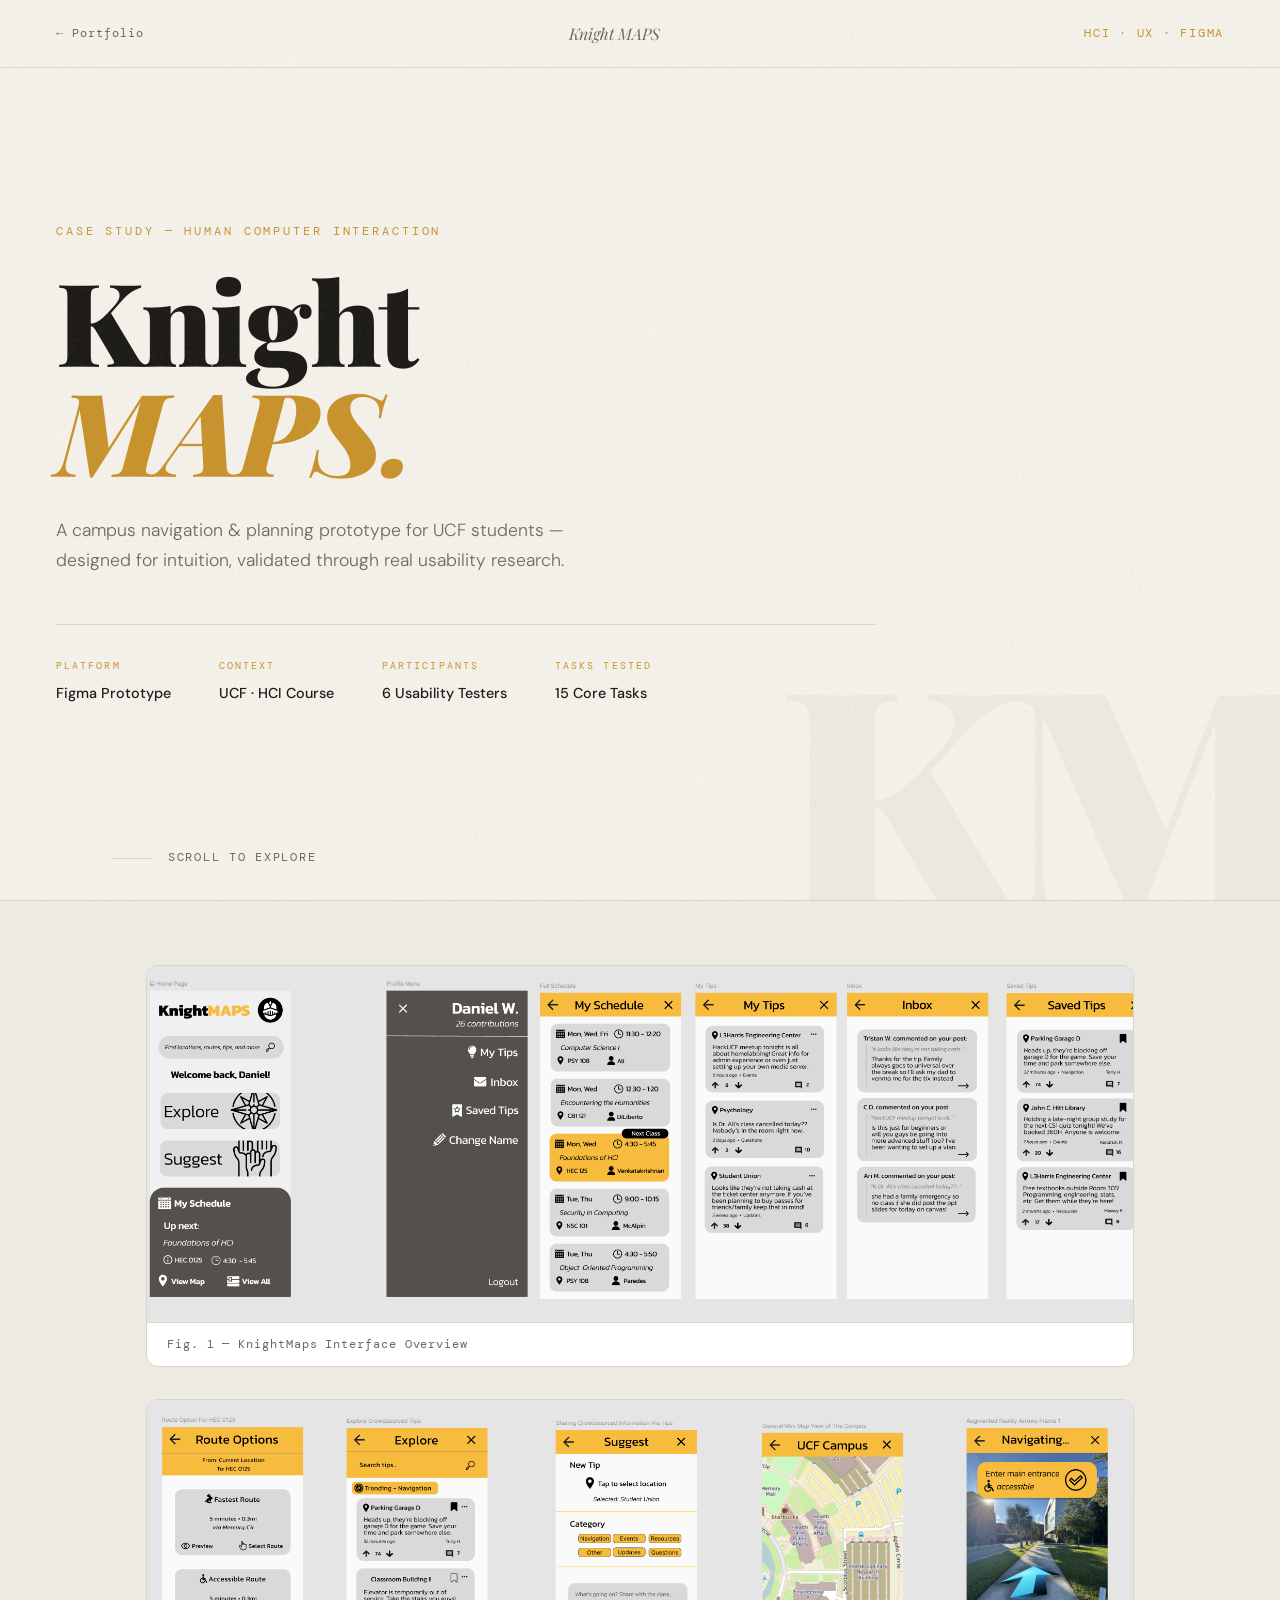
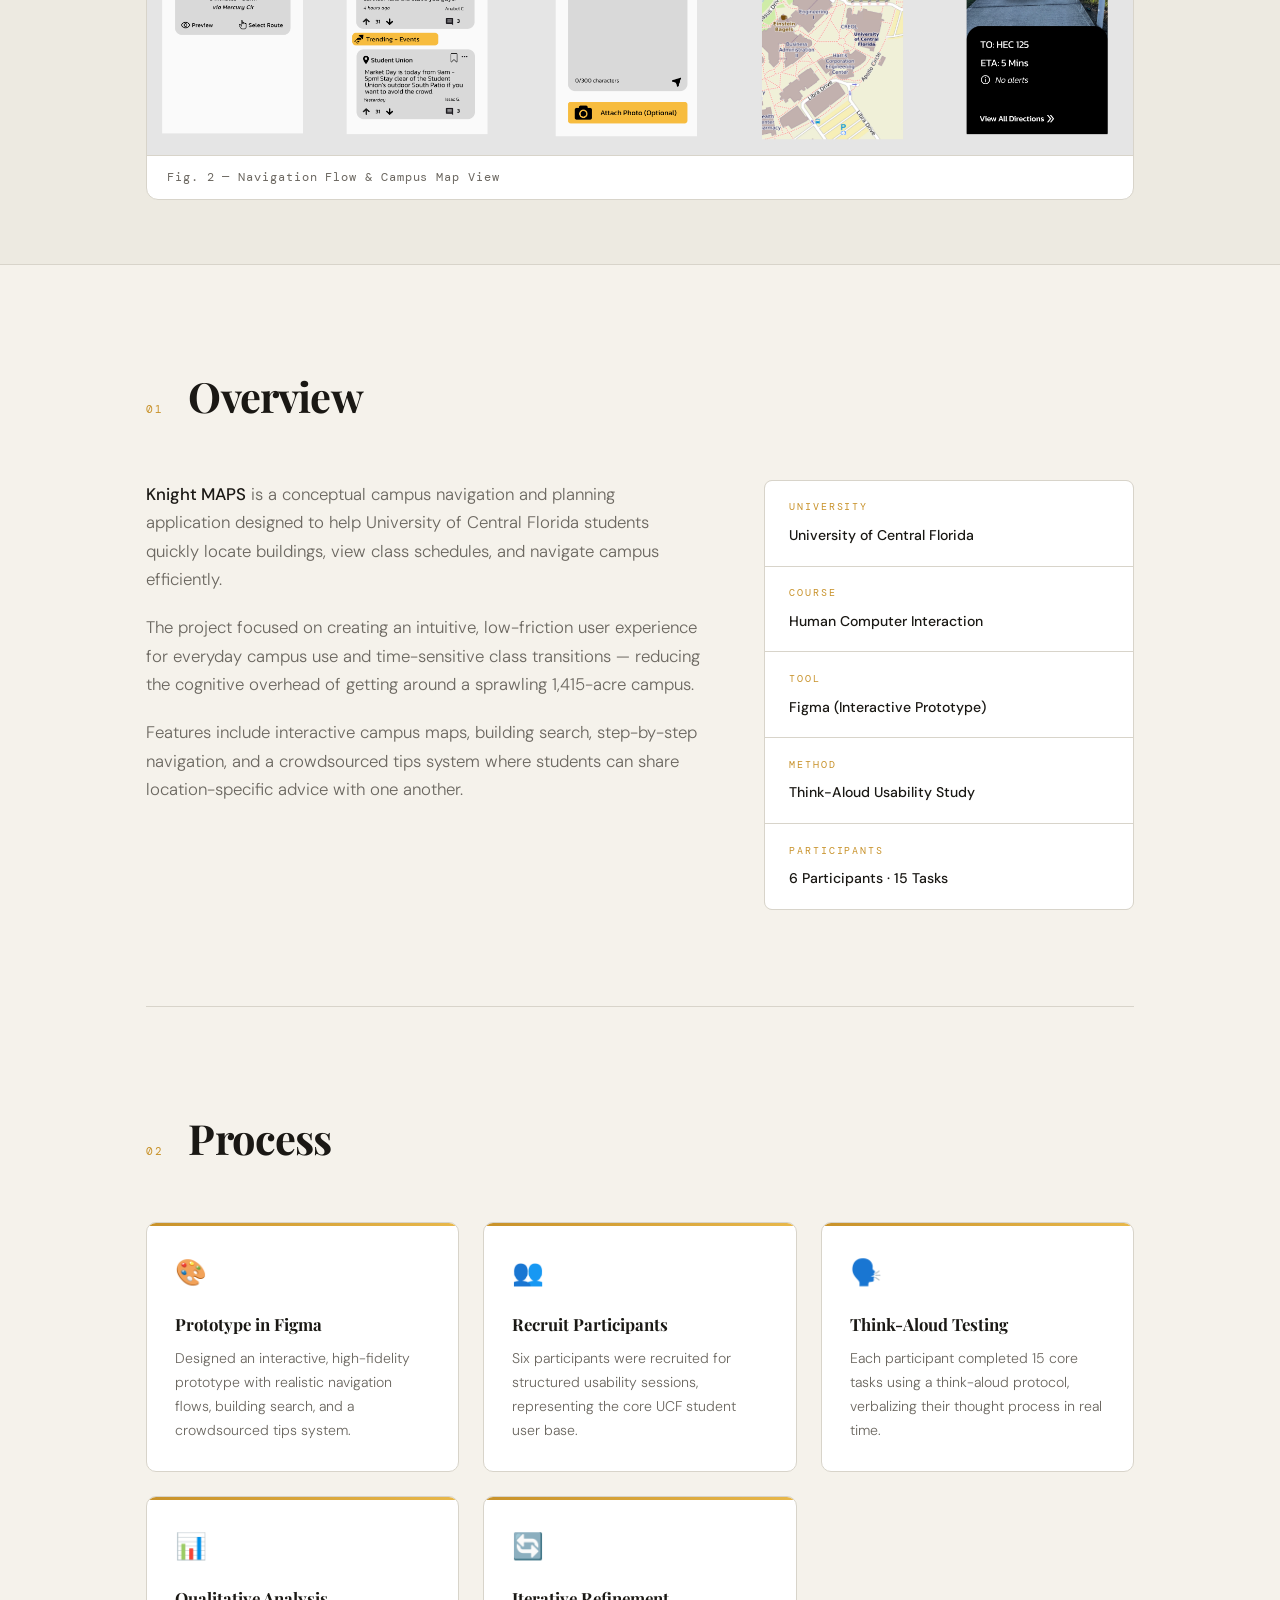
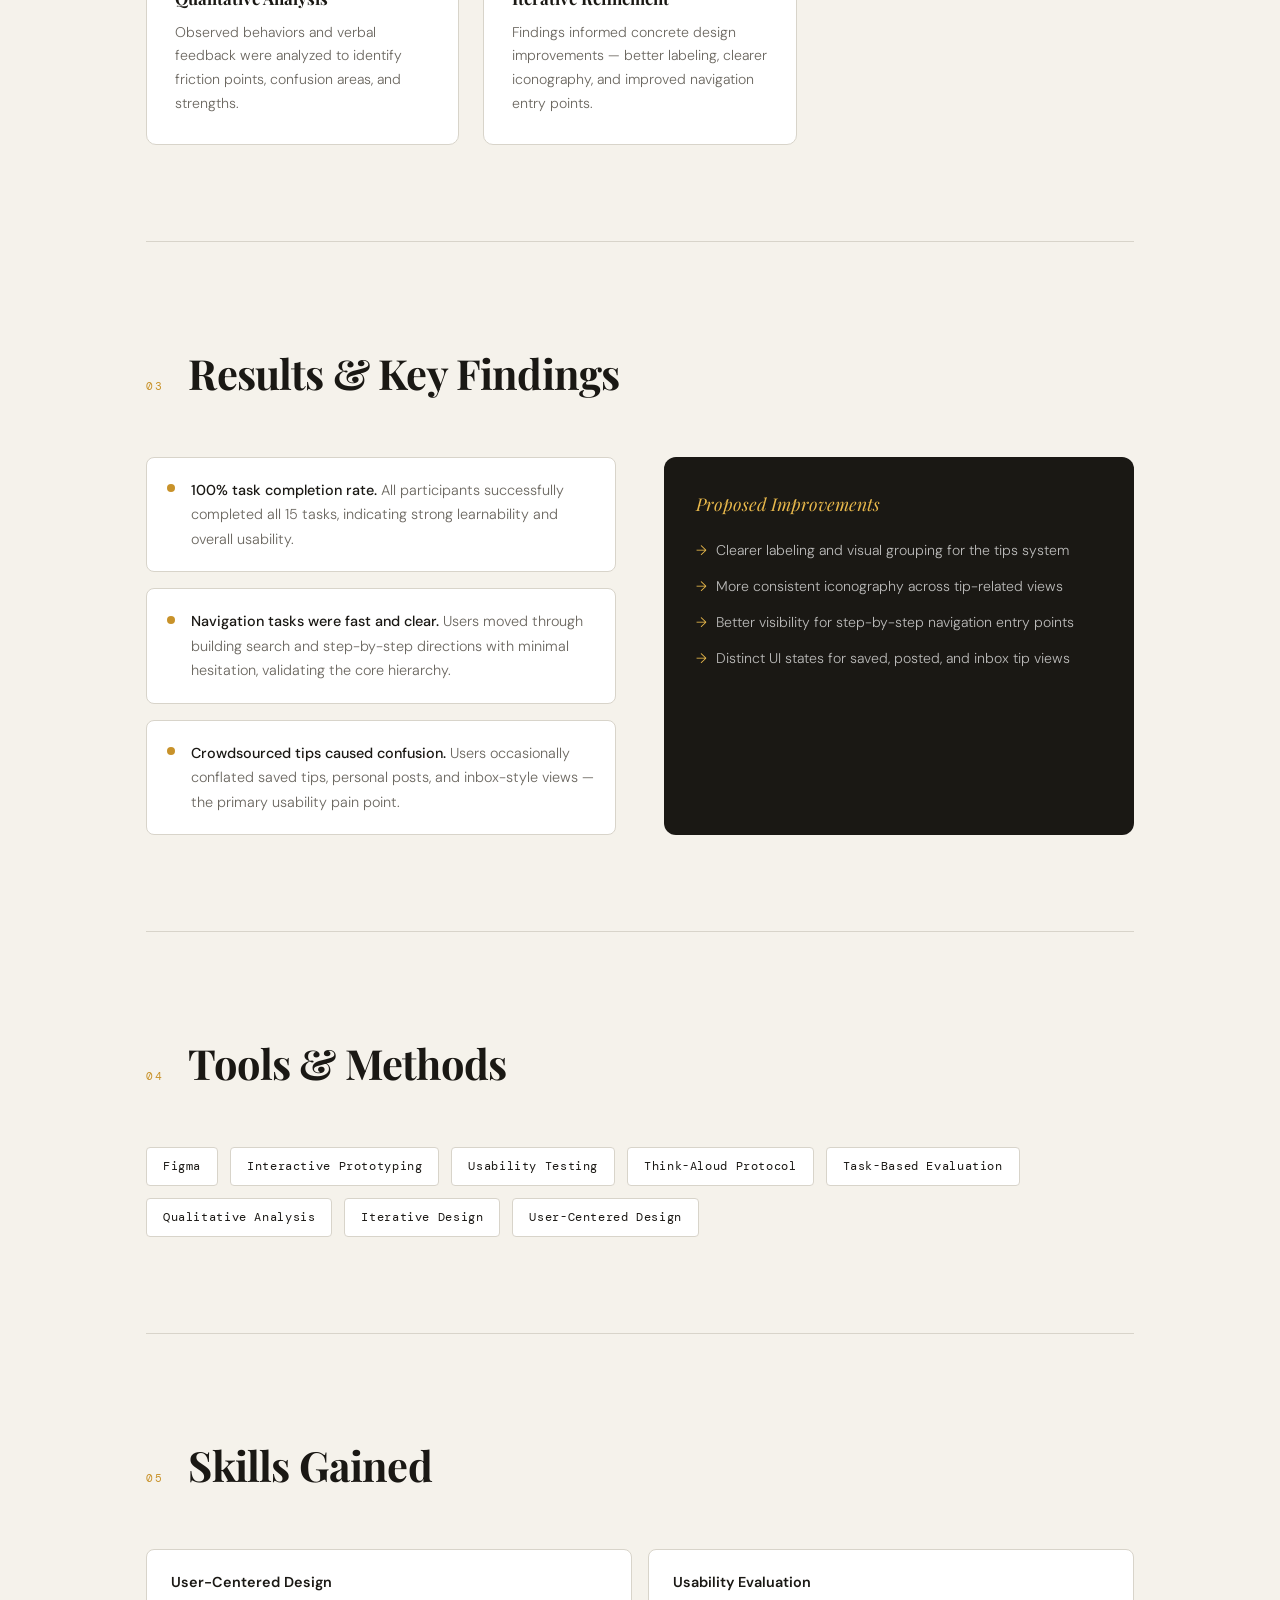
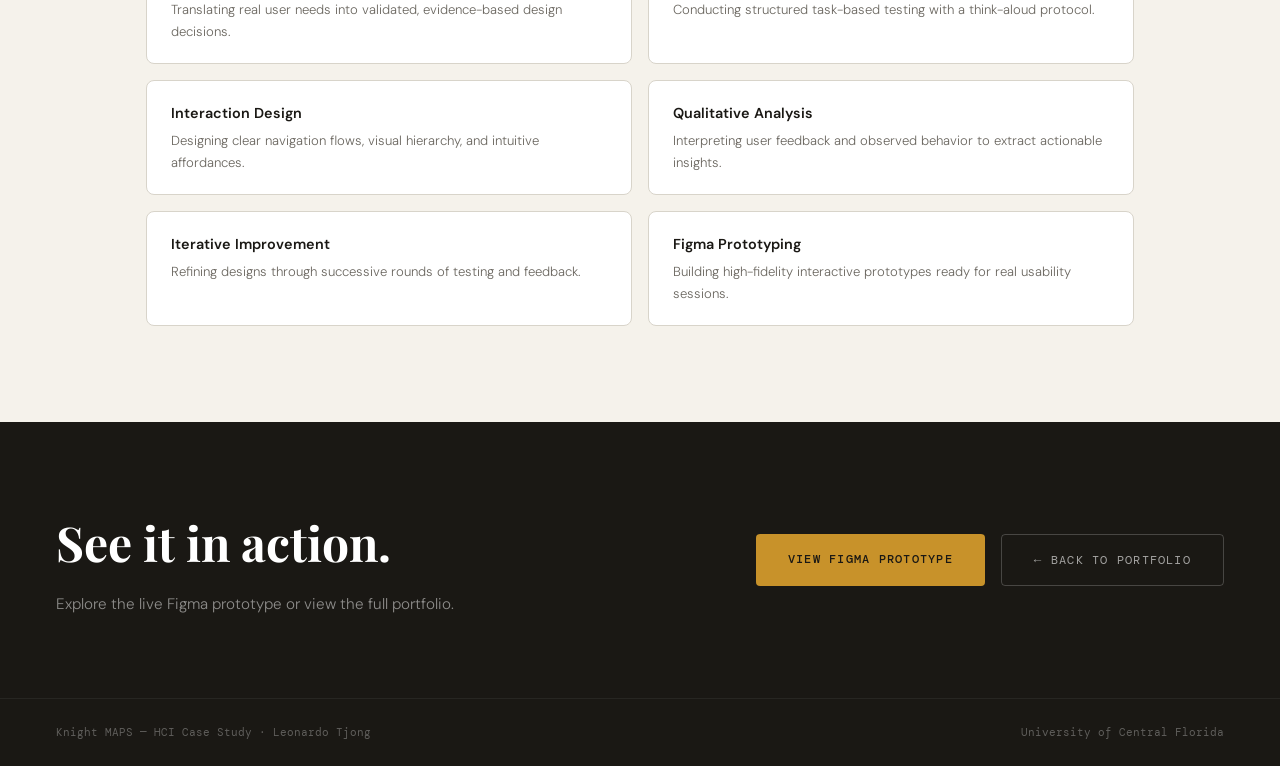
==== Portfolio/KnightMaps.html @ 85983536 "Add files via upload" ====
<!DOCTYPE html>
<html lang="en">
<head>
  <meta charset="UTF-8"/>
  <meta name="viewport" content="width=device-width, initial-scale=1.0"/>
  <title>Knight MAPS — Case Study</title>
  <link href="https://fonts.googleapis.com/css2?family=Playfair+Display:ital,wght@0,700;0,900;1,700&family=DM+Sans:wght@300;400;500&family=DM+Mono:wght@400;500&display=swap" rel="stylesheet"/>
  <link rel="stylesheet" href="knightmaps.css"/>
</head>
<body>

  <!-- NAV -->
  <nav>
    <a href="portfolio.html" class="nav-back">Portfolio</a>
    <span class="nav-title">Knight MAPS</span>
    <span class="nav-tag">HCI · UX · Figma</span>
  </nav>

  <!-- HERO -->
  <div class="hero">
    <div class="hero-content">
      <p class="hero-eyebrow">Case Study — Human Computer Interaction</p>
      <h1>Knight<br/><em>MAPS.</em></h1>
      <p class="hero-desc">
        A campus navigation &amp; planning prototype for UCF students —
        designed for intuition, validated through real usability research.
      </p>
      <div class="hero-meta">
        <div class="meta-item">
          <span class="label">Platform</span>
          <span class="value">Figma Prototype</span>
        </div>
        <div class="meta-item">
          <span class="label">Context</span>
          <span class="value">UCF · HCI Course</span>
        </div>
        <div class="meta-item">
          <span class="label">Participants</span>
          <span class="value">6 Usability Testers</span>
        </div>
        <div class="meta-item">
          <span class="label">Tasks Tested</span>
          <span class="value">15 Core Tasks</span>
        </div>
      </div>
    </div>
    <div class="hero-bg-text">KM</div>
    <div class="hero-scroll">
      <span class="scroll-line"></span>
      SCROLL TO EXPLORE
    </div>
  </div>

  <!-- IMAGES -->
  <div class="images-section">
    <div class="image-stack">
      <div class="image-frame reveal">
        <img src="Images/KnightMaps.png" alt="KnightMaps Showcase — Screen 1"
             onerror="this.style.display='none'; this.nextElementSibling.style.display='flex';">
        <div class="image-placeholder" style="display:none;">
          <span class="icon">🗺️</span>
          <span class="note">KnightMaps.png — place your screenshot here</span>
        </div>
        <div class="image-caption">Fig. 1 — KnightMaps Interface Overview</div>
      </div>
      <div class="image-frame reveal">
        <img src="Images/KnightMaps2.png" alt="KnightMaps Showcase — Screen 2"
             onerror="this.style.display='none'; this.nextElementSibling.style.display='flex';">
        <div class="image-placeholder" style="display:none;">
          <span class="icon">📍</span>
          <span class="note">KnightMaps2.png — place your screenshot here</span>
        </div>
        <div class="image-caption">Fig. 2 — Navigation Flow &amp; Campus Map View</div>
      </div>
    </div>
  </div>

  <!-- OVERVIEW -->
  <div class="container">
    <section class="section" id="overview">
      <div class="reveal">
        <div class="section-header">
          <span class="section-num">01</span>
          <h2 class="section-title">Overview</h2>
        </div>
        <div class="overview-grid">
          <div class="overview-text">
            <p>
              <strong>Knight MAPS</strong> is a conceptual campus navigation and planning application
              designed to help University of Central Florida students quickly locate buildings,
              view class schedules, and navigate campus efficiently.
            </p>
            <p>
              The project focused on creating an intuitive, low-friction user experience for everyday
              campus use and time-sensitive class transitions — reducing the cognitive overhead of
              getting around a sprawling 1,415-acre campus.
            </p>
            <p>
              Features include interactive campus maps, building search, step-by-step navigation,
              and a crowdsourced tips system where students can share location-specific advice
              with one another.
            </p>
          </div>
          <div class="overview-aside">
            <div class="aside-row">
              <span class="alabel">University</span>
              <span class="avalue">University of Central Florida</span>
            </div>
            <div class="aside-row">
              <span class="alabel">Course</span>
              <span class="avalue">Human Computer Interaction</span>
            </div>
            <div class="aside-row">
              <span class="alabel">Tool</span>
              <span class="avalue">Figma (Interactive Prototype)</span>
            </div>
            <div class="aside-row">
              <span class="alabel">Method</span>
              <span class="avalue">Think-Aloud Usability Study</span>
            </div>
            <div class="aside-row">
              <span class="alabel">Participants</span>
              <span class="avalue">6 Participants · 15 Tasks</span>
            </div>
          </div>
        </div>
      </div>
    </section>

    <!-- PROCESS -->
    <section class="section" id="process">
      <div class="reveal">
        <div class="section-header">
          <span class="section-num">02</span>
          <h2 class="section-title">Process</h2>
        </div>
        <div class="process-steps">
          <div class="step-card">
            <div class="step-icon">🎨</div>
            <div class="step-title">Prototype in Figma</div>
            <div class="step-desc">Designed an interactive, high-fidelity prototype with realistic navigation flows, building search, and a crowdsourced tips system.</div>
          </div>
          <div class="step-card">
            <div class="step-icon">👥</div>
            <div class="step-title">Recruit Participants</div>
            <div class="step-desc">Six participants were recruited for structured usability sessions, representing the core UCF student user base.</div>
          </div>
          <div class="step-card">
            <div class="step-icon">🗣️</div>
            <div class="step-title">Think-Aloud Testing</div>
            <div class="step-desc">Each participant completed 15 core tasks using a think-aloud protocol, verbalizing their thought process in real time.</div>
          </div>
          <div class="step-card">
            <div class="step-icon">📊</div>
            <div class="step-title">Qualitative Analysis</div>
            <div class="step-desc">Observed behaviors and verbal feedback were analyzed to identify friction points, confusion areas, and strengths.</div>
          </div>
          <div class="step-card">
            <div class="step-icon">🔄</div>
            <div class="step-title">Iterative Refinement</div>
            <div class="step-desc">Findings informed concrete design improvements — better labeling, clearer iconography, and improved navigation entry points.</div>
          </div>
        </div>
      </div>
    </section>

    <!-- RESULTS -->
    <section class="section" id="results">
      <div class="reveal">
        <div class="section-header">
          <span class="section-num">03</span>
          <h2 class="section-title">Results &amp; Key Findings</h2>
        </div>
        <div class="results-layout">
          <div class="results-findings">
            <div class="finding-item">
              <div class="finding-dot"></div>
              <p class="finding-text">
                <strong>100% task completion rate.</strong> All participants successfully completed
                all 15 tasks, indicating strong learnability and overall usability.
              </p>
            </div>
            <div class="finding-item">
              <div class="finding-dot"></div>
              <p class="finding-text">
                <strong>Navigation tasks were fast and clear.</strong> Users moved through building
                search and step-by-step directions with minimal hesitation, validating the core hierarchy.
              </p>
            </div>
            <div class="finding-item">
              <div class="finding-dot"></div>
              <p class="finding-text">
                <strong>Crowdsourced tips caused confusion.</strong> Users occasionally conflated saved
                tips, personal posts, and inbox-style views — the primary usability pain point.
              </p>
            </div>
          </div>
          <div class="results-improvements">
            <div class="improvements-title">Proposed Improvements</div>
            <ul class="improvement-list">
              <li>Clearer labeling and visual grouping for the tips system</li>
              <li>More consistent iconography across tip-related views</li>
              <li>Better visibility for step-by-step navigation entry points</li>
              <li>Distinct UI states for saved, posted, and inbox tip views</li>
            </ul>
          </div>
        </div>
      </div>
    </section>

    <!-- TOOLS -->
    <section class="section" id="tools">
      <div class="reveal">
        <div class="section-header">
          <span class="section-num">04</span>
          <h2 class="section-title">Tools &amp; Methods</h2>
        </div>
        <div class="tools-wrap">
          <span class="tool-chip">Figma</span>
          <span class="tool-chip">Interactive Prototyping</span>
          <span class="tool-chip">Usability Testing</span>
          <span class="tool-chip">Think-Aloud Protocol</span>
          <span class="tool-chip">Task-Based Evaluation</span>
          <span class="tool-chip">Qualitative Analysis</span>
          <span class="tool-chip">Iterative Design</span>
          <span class="tool-chip">User-Centered Design</span>
        </div>
      </div>
    </section>

    <!-- SKILLS GAINED -->
    <section class="section" id="skills">
      <div class="reveal">
        <div class="section-header">
          <span class="section-num">05</span>
          <h2 class="section-title">Skills Gained</h2>
        </div>
        <div class="skills-list">
          <div class="skill-item">
            <div class="skill-item-name">User-Centered Design</div>
            <div class="skill-item-desc">Translating real user needs into validated, evidence-based design decisions.</div>
          </div>
          <div class="skill-item">
            <div class="skill-item-name">Usability Evaluation</div>
            <div class="skill-item-desc">Conducting structured task-based testing with a think-aloud protocol.</div>
          </div>
          <div class="skill-item">
            <div class="skill-item-name">Interaction Design</div>
            <div class="skill-item-desc">Designing clear navigation flows, visual hierarchy, and intuitive affordances.</div>
          </div>
          <div class="skill-item">
            <div class="skill-item-name">Qualitative Analysis</div>
            <div class="skill-item-desc">Interpreting user feedback and observed behavior to extract actionable insights.</div>
          </div>
          <div class="skill-item">
            <div class="skill-item-name">Iterative Improvement</div>
            <div class="skill-item-desc">Refining designs through successive rounds of testing and feedback.</div>
          </div>
          <div class="skill-item">
            <div class="skill-item-name">Figma Prototyping</div>
            <div class="skill-item-desc">Building high-fidelity interactive prototypes ready for real usability sessions.</div>
          </div>
        </div>
      </div>
    </section>
  </div>

  <!-- CTA -->
  <div class="cta-section">
    <div class="cta-text">
      <h2>See it in action.</h2>
      <p>Explore the live Figma prototype or view the full portfolio.</p>
    </div>
    <div class="cta-buttons">
      <a class="btn btn-gold"
         href="https://www.figma.com/proto/OmRlPG6xDp14msOdBNspzh/le559549-s-team-library?node-id=3382-2&p=f&t=xZesngO5Kwn3CgIG-0&scaling=scale-down&content-scaling=fixed&page-id=0%3A1&starting-point-node-id=3519%3A506"
         target="_blank" rel="noopener">
        View Figma Prototype
      </a>
      <a class="btn btn-ghost" href="portfolio.html">← Back to Portfolio</a>
    </div>
  </div>

  <footer>
    <span>Knight MAPS — HCI Case Study · Leonardo Tjong</span>
    <span>University of Central Florida</span>
  </footer>

  <script>
    const reveals = document.querySelectorAll('.reveal');
    const observer = new IntersectionObserver((entries) => {
      entries.forEach(e => { if (e.isIntersecting) e.target.classList.add('visible'); });
    }, { threshold: 0.08 });
    reveals.forEach(el => observer.observe(el));
  </script>

</body>
</html>
---- Portfolio/knightmaps.css ----
/* ================================================
   knightmaps.css — KnightMaps Case Study Styles
   ================================================ */

/* ── TOKENS ── */
:root {
  --bg:        #f5f2eb;
  --surface:   #edeae1;
  --card:      #ffffff;
  --ink:       #1a1814;
  --ink-muted: #6b6760;
  --gold:      #c8922a;
  --gold-light:#e8b84b;
  --ucf-black: #1a1814;
  --border:    #d8d4ca;
  --serif:     'Playfair Display', Georgia, serif;
  --sans:      'DM Sans', sans-serif;
  --mono:      'DM Mono', monospace;
}

/* ── RESET ── */
*,
*::before,
*::after {
  box-sizing: border-box;
  margin: 0;
  padding: 0;
}

html {
  scroll-behavior: smooth;
}

/* ── BASE ── */
body {
  background:  var(--bg);
  color:       var(--ink);
  font-family: var(--sans);
  line-height: 1.7;
  overflow-x:  hidden;
}

/* ── GRAIN TEXTURE ── */
body::after {
  content: '';
  position: fixed;
  inset: 0;
  background-image: url("data:image/svg+xml,%3Csvg viewBox='0 0 256 256' xmlns='http://www.w3.org/2000/svg'%3E%3Cfilter id='grain'%3E%3CfeTurbulence type='fractalNoise' baseFrequency='0.85' numOctaves='4' stitchTiles='stitch'/%3E%3C/filter%3E%3Crect width='100%25' height='100%25' filter='url(%23grain)' opacity='0.06'/%3E%3C/svg%3E");
  pointer-events: none;
  z-index: 999;
}

/* ── NAV ── */
nav {
  position:        fixed;
  top: 0; left: 0; right: 0;
  z-index:         100;
  display:         flex;
  justify-content: space-between;
  align-items:     center;
  padding:         1.25rem 3.5rem;
  background:      rgba(245, 242, 235, 0.9);
  backdrop-filter: blur(10px);
  border-bottom:   1px solid var(--border);
}

.nav-back {
  font-family:     var(--mono);
  font-size:       0.75rem;
  color:           var(--ink-muted);
  text-decoration: none;
  letter-spacing:  0.08em;
  display:         flex;
  align-items:     center;
  gap:             0.5rem;
  transition:      color 0.2s;
}

.nav-back::before { content: '←'; }
.nav-back:hover   { color: var(--gold); }

.nav-title {
  font-family: var(--serif);
  font-size:   1rem;
  font-style:  italic;
  color:       var(--ink-muted);
}

.nav-tag {
  font-family:    var(--mono);
  font-size:      0.72rem;
  color:          var(--gold);
  letter-spacing: 0.15em;
  text-transform: uppercase;
}

/* ── HERO ── */
.hero {
  min-height:    100vh;
  display:       grid;
  grid-template-rows: 1fr auto;
  padding:       7rem 3.5rem 0;
  position:      relative;
  overflow:      hidden;
}

.hero-content {
  display:        flex;
  flex-direction: column;
  justify-content: center;
  max-width:      820px;
}

.hero-eyebrow {
  font-family:    var(--mono);
  font-size:      0.72rem;
  letter-spacing: 0.25em;
  text-transform: uppercase;
  color:          var(--gold);
  margin-bottom:  1.5rem;
  opacity:        0;
  animation:      slideIn 0.6s 0.1s forwards;
}

.hero h1 {
  font-family:    var(--serif);
  font-size:      clamp(3.5rem, 9vw, 8rem);
  font-weight:    900;
  line-height:    0.95;
  letter-spacing: -0.02em;
  margin-bottom:  2rem;
  opacity:        0;
  animation:      slideIn 0.8s 0.25s forwards;
}

.hero h1 em {
  font-style: italic;
  color:      var(--gold);
}

.hero-desc {
  font-size:   1.1rem;
  color:       var(--ink-muted);
  max-width:   560px;
  font-weight: 300;
  opacity:     0;
  animation:   slideIn 0.8s 0.4s forwards;
}

.hero-meta {
  display:       flex;
  gap:           3rem;
  margin-top:    3rem;
  padding-top:   2rem;
  border-top:    1px solid var(--border);
  opacity:       0;
  animation:     slideIn 0.8s 0.55s forwards;
}

.meta-item .label {
  font-family:    var(--mono);
  font-size:      0.65rem;
  letter-spacing: 0.2em;
  text-transform: uppercase;
  color:          var(--gold);
  display:        block;
  margin-bottom:  0.3rem;
}

.meta-item .value {
  font-size:   0.9rem;
  font-weight: 500;
}

/* Decorative background text */
.hero-bg-text {
  position:      absolute;
  bottom:        -0.15em;
  right:         -0.05em;
  font-family:   var(--serif);
  font-size:     clamp(10rem, 25vw, 22rem);
  font-weight:   900;
  color:         var(--surface);
  line-height:   1;
  pointer-events: none;
  user-select:   none;
  letter-spacing: -0.05em;
}

.hero-scroll {
  padding:        2rem 3.5rem;
  display:        flex;
  align-items:    center;
  gap:            1rem;
  font-family:    var(--mono);
  font-size:      0.72rem;
  color:          var(--ink-muted);
  letter-spacing: 0.15em;
  opacity:        0;
  animation:      fadeIn 1s 1s forwards;
}

.scroll-line {
  width:      40px;
  height:     1px;
  background: var(--border);
}

/* ── LAYOUT ── */
.container {
  max-width: 1100px;
  margin:    0 auto;
  padding:   0 3.5rem;
}

.section {
  padding: 6rem 0;
}

.section + .section {
  border-top: 1px solid var(--border);
}

.section-header {
  display:     flex;
  align-items: baseline;
  gap:         1.5rem;
  margin-bottom: 3rem;
}

.section-num {
  font-family:    var(--mono);
  font-size:      0.7rem;
  color:          var(--gold);
  letter-spacing: 0.2em;
}

.section-title {
  font-family:    var(--serif);
  font-size:      clamp(1.8rem, 3.5vw, 2.6rem);
  font-weight:    700;
  letter-spacing: -0.02em;
}

/* ── OVERVIEW ── */
.overview-grid {
  display:               grid;
  grid-template-columns: 3fr 2fr;
  gap:                   4rem;
  align-items:           start;
}

.overview-text p {
  font-size:     1.05rem;
  color:         var(--ink-muted);
  margin-bottom: 1.2rem;
  font-weight:   300;
}

.overview-text p strong {
  color:       var(--ink);
  font-weight: 500;
}

.overview-aside {
  display:       flex;
  flex-direction: column;
  gap:           1px;
  background:    var(--border);
  border:        1px solid var(--border);
  border-radius: 8px;
  overflow:      hidden;
}

.aside-row {
  background: var(--card);
  padding:    1.1rem 1.5rem;
}

.aside-row .alabel {
  font-family:    var(--mono);
  font-size:      0.65rem;
  letter-spacing: 0.18em;
  text-transform: uppercase;
  color:          var(--gold);
  display:        block;
  margin-bottom:  0.3rem;
}

.aside-row .avalue {
  font-size:   0.88rem;
  font-weight: 500;
}

/* ── IMAGES ── */
.images-section {
  background:    var(--surface);
  border-top:    1px solid var(--border);
  border-bottom: 1px solid var(--border);
  padding:       4rem 0;
}

.image-stack {
  display:        flex;
  flex-direction: column;
  gap:            2rem;
  max-width:      1100px;
  margin:         0 auto;
  padding:        0 3.5rem;
}

.image-frame {
  border-radius: 12px;
  overflow:      hidden;
  border:        1px solid var(--border);
  background:    var(--card);
  position:      relative;
}

.image-frame img {
  width:   100%;
  height:  auto;
  display: block;
}

.image-placeholder {
  width:           100%;
  aspect-ratio:    16 / 7;
  background:      linear-gradient(135deg, #e8e4dc, #d8d2c6);
  display:         flex;
  flex-direction:  column;
  align-items:     center;
  justify-content: center;
  gap:             0.75rem;
}

.image-placeholder .icon {
  font-size: 2.5rem;
  opacity:   0.4;
}

.image-placeholder .note {
  font-family:    var(--mono);
  font-size:      0.75rem;
  color:          var(--ink-muted);
  letter-spacing: 0.1em;
  text-align:     center;
  max-width:      260px;
}

.image-caption {
  padding:        0.75rem 1.25rem;
  font-family:    var(--mono);
  font-size:      0.72rem;
  color:          var(--ink-muted);
  letter-spacing: 0.08em;
  border-top:     1px solid var(--border);
}

/* ── PROCESS ── */
.process-steps {
  display:               grid;
  grid-template-columns: repeat(auto-fill, minmax(260px, 1fr));
  gap:                   1.5rem;
}

.step-card {
  background:    var(--card);
  border:        1px solid var(--border);
  border-radius: 10px;
  padding:       1.75rem;
  position:      relative;
  overflow:      hidden;
  transition:    transform 0.2s, box-shadow 0.2s;
}

.step-card:hover {
  transform:  translateY(-3px);
  box-shadow: 0 12px 32px rgba(0, 0, 0, 0.08);
}

.step-card::before {
  content:    '';
  position:   absolute;
  top: 0; left: 0; right: 0;
  height:     3px;
  background: linear-gradient(90deg, var(--gold), var(--gold-light));
}

.step-icon {
  font-size:     1.6rem;
  margin-bottom: 1rem;
}

.step-title {
  font-family:   var(--serif);
  font-size:     1.05rem;
  font-weight:   700;
  margin-bottom: 0.5rem;
}

.step-desc {
  font-size:   0.88rem;
  color:       var(--ink-muted);
  font-weight: 300;
}

/* ── RESULTS ── */
.results-layout {
  display:               grid;
  grid-template-columns: 1fr 1fr;
  gap:                   3rem;
}

.results-findings {
  display:        flex;
  flex-direction: column;
  gap:            1rem;
}

.finding-item {
  display:     flex;
  gap:         1rem;
  align-items: flex-start;
  padding:     1.25rem;
  background:  var(--card);
  border:      1px solid var(--border);
  border-radius: 8px;
  transition:  border-color 0.2s;
}

.finding-item:hover {
  border-color: var(--gold);
}

.finding-dot {
  width:       8px;
  height:      8px;
  border-radius: 50%;
  background:  var(--gold);
  flex-shrink: 0;
  margin-top:  0.4rem;
}

.finding-text {
  font-size:   0.9rem;
  color:       var(--ink-muted);
  font-weight: 300;
}

.finding-text strong {
  color:       var(--ink);
  font-weight: 500;
}

.results-improvements {
  background:    var(--ucf-black);
  border-radius: 12px;
  padding:       2rem;
  color:         #fff;
}

.improvements-title {
  font-family:   var(--serif);
  font-size:     1.1rem;
  color:         var(--gold-light);
  margin-bottom: 1.25rem;
  font-style:    italic;
}

.improvement-list {
  list-style:     none;
  display:        flex;
  flex-direction: column;
  gap:            0.75rem;
}

.improvement-list li {
  font-size:    0.88rem;
  color:        rgba(255, 255, 255, 0.7);
  padding-left: 1.25rem;
  position:     relative;
  font-weight:  300;
}

.improvement-list li::before {
  content:  '→';
  position: absolute;
  left:     0;
  color:    var(--gold-light);
}

/* ── TOOLS ── */
.tools-wrap {
  display:   flex;
  flex-wrap: wrap;
  gap:       0.75rem;
}

.tool-chip {
  font-family:    var(--mono);
  font-size:      0.78rem;
  padding:        0.5rem 1rem;
  background:     var(--card);
  border:         1px solid var(--border);
  border-radius:  4px;
  color:          var(--ink);
  letter-spacing: 0.05em;
  transition:     border-color 0.2s, color 0.2s;
}

.tool-chip:hover {
  border-color: var(--gold);
  color:        var(--gold);
}

/* ── SKILLS GAINED ── */
.skills-list {
  display:               grid;
  grid-template-columns: 1fr 1fr;
  gap:                   1rem;
}

.skill-item {
  padding:       1.25rem 1.5rem;
  background:    var(--card);
  border:        1px solid var(--border);
  border-radius: 8px;
  transition:    border-color 0.2s, transform 0.2s;
}

.skill-item:hover {
  border-color: var(--gold);
  transform:    translateX(4px);
}

.skill-item-name {
  font-weight:   600;
  font-size:     0.9rem;
  margin-bottom: 0.25rem;
}

.skill-item-desc {
  font-size:   0.82rem;
  color:       var(--ink-muted);
  font-weight: 300;
}

/* ── CTA SECTION ── */
.cta-section {
  background:      var(--ucf-black);
  padding:         5rem 3.5rem;
  display:         flex;
  justify-content: space-between;
  align-items:     center;
  gap:             2rem;
  flex-wrap:       wrap;
}

.cta-text h2 {
  font-family:   var(--serif);
  font-size:     clamp(1.8rem, 4vw, 3rem);
  font-weight:   700;
  color:         #fff;
  margin-bottom: 0.5rem;
}

.cta-text p {
  color:       rgba(255, 255, 255, 0.5);
  font-size:   0.95rem;
  font-weight: 300;
}

.cta-buttons {
  display:   flex;
  gap:       1rem;
  flex-wrap: wrap;
}

/* ── BUTTONS ── */
.btn {
  font-family:     var(--mono);
  font-size:       0.78rem;
  letter-spacing:  0.1em;
  text-transform:  uppercase;
  padding:         0.9rem 2rem;
  border-radius:   4px;
  text-decoration: none;
  transition:      all 0.2s;
  display:         inline-block;
}

.btn-gold {
  background:  var(--gold);
  color:       var(--ucf-black);
  font-weight: 500;
}

.btn-gold:hover {
  background: var(--gold-light);
  transform:  translateY(-2px);
}

.btn-ghost {
  border: 1px solid rgba(255, 255, 255, 0.2);
  color:  rgba(255, 255, 255, 0.6);
}

.btn-ghost:hover {
  border-color: var(--gold);
  color:        var(--gold);
  transform:    translateY(-2px);
}

/* ── FOOTER ── */
footer {
  background:  var(--ucf-black);
  border-top:  1px solid rgba(255, 255, 255, 0.06);
  padding:     1.5rem 3.5rem;
  display:     flex;
  justify-content: space-between;
  align-items: center;
  font-family: var(--mono);
  font-size:   0.7rem;
  color:       rgba(255, 255, 255, 0.3);
  flex-wrap:   wrap;
  gap:         0.5rem;
}

/* ── SCROLL REVEAL ── */
.reveal {
  opacity:    0;
  transform:  translateY(28px);
  transition: opacity 0.7s ease, transform 0.7s ease;
}

.reveal.visible {
  opacity:   1;
  transform: translateY(0);
}

/* ── ANIMATIONS ── */
@keyframes slideIn {
  from { opacity: 0; transform: translateY(20px); }
  to   { opacity: 1; transform: translateY(0); }
}

@keyframes fadeIn {
  from { opacity: 0; }
  to   { opacity: 1; }
}

/* ── RESPONSIVE ── */
@media (max-width: 768px) {
  nav              { padding: 1rem 1.5rem; }
  .hero            { padding: 6rem 1.5rem 0; }
  .hero-scroll     { padding: 1.5rem; }
  .container       { padding: 0 1.5rem; }
  .image-stack     { padding: 0 1.5rem; }
  .overview-grid,
  .results-layout,
  .skills-list     { grid-template-columns: 1fr; }
  .cta-section     { padding: 3rem 1.5rem; }
  footer           { padding: 1.5rem; }
  .hero-bg-text    { display: none; }
  .hero-meta       { gap: 1.5rem; flex-wrap: wrap; }
}
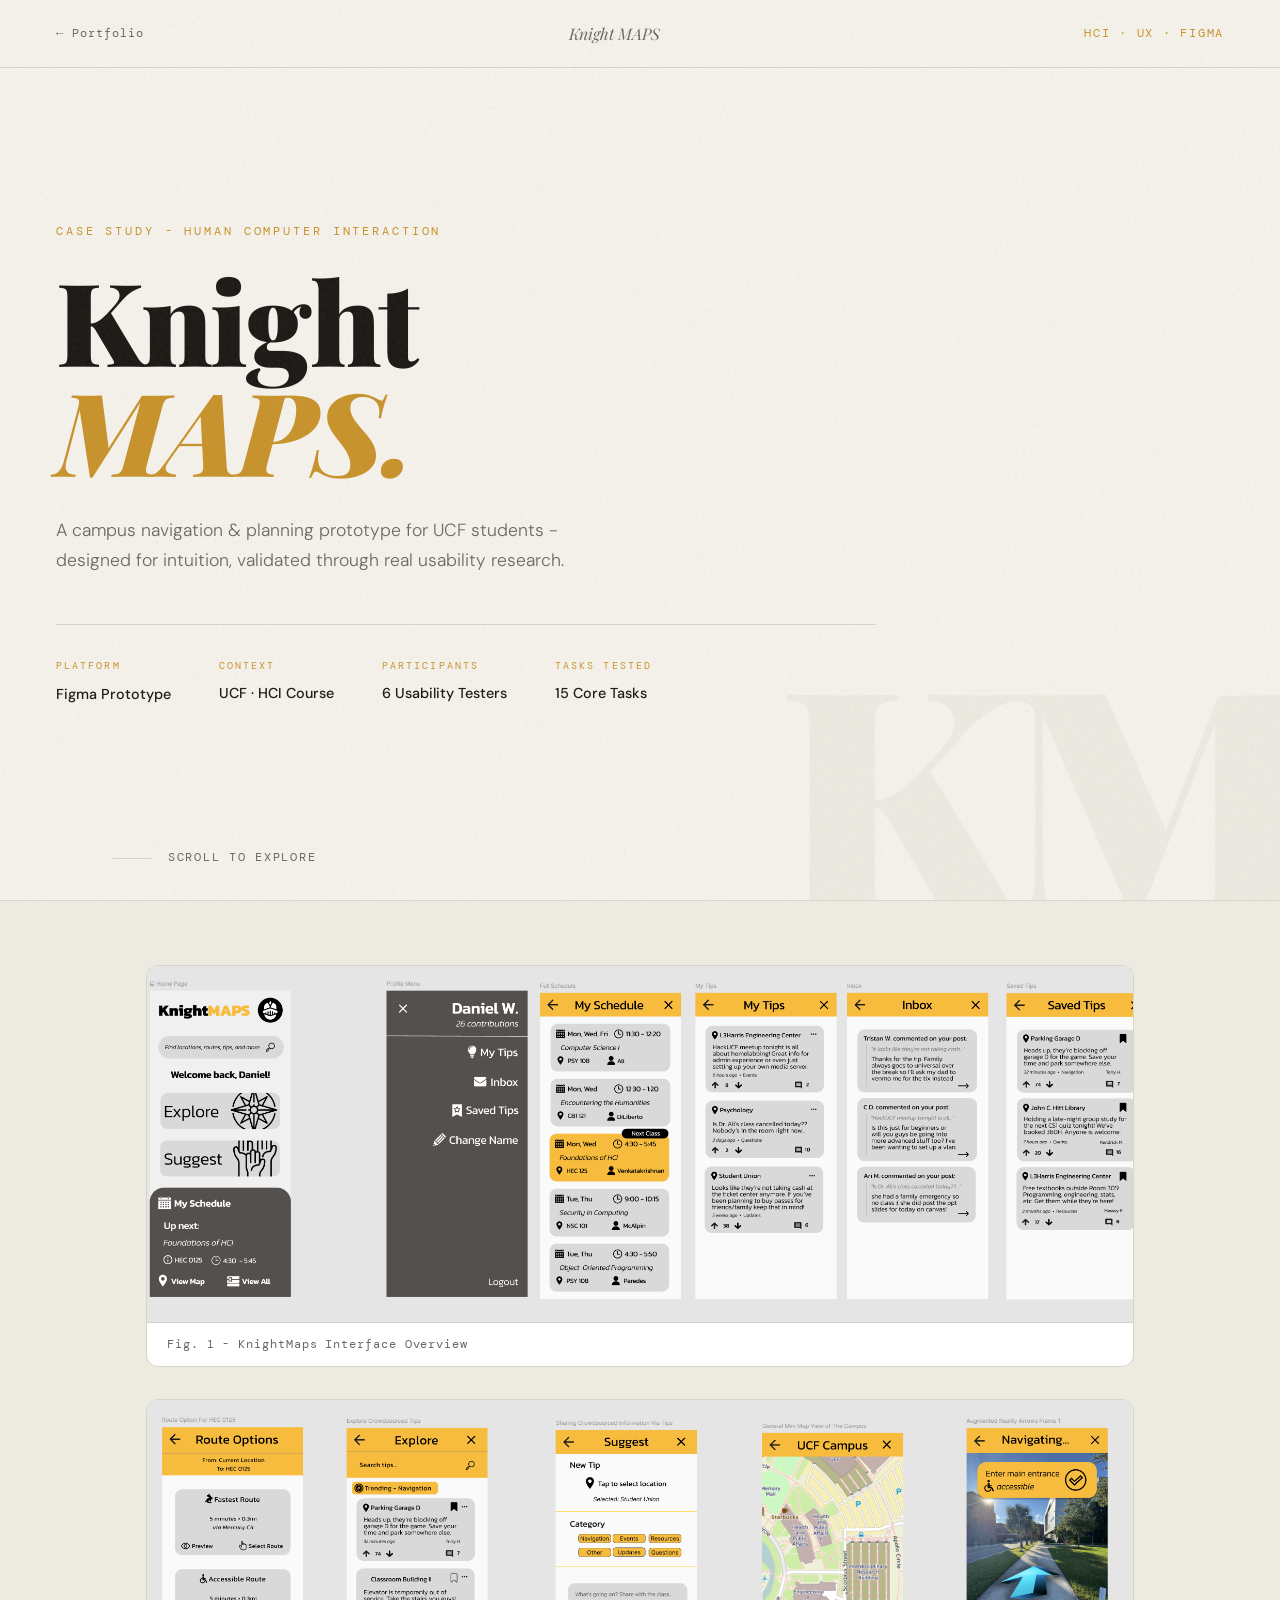
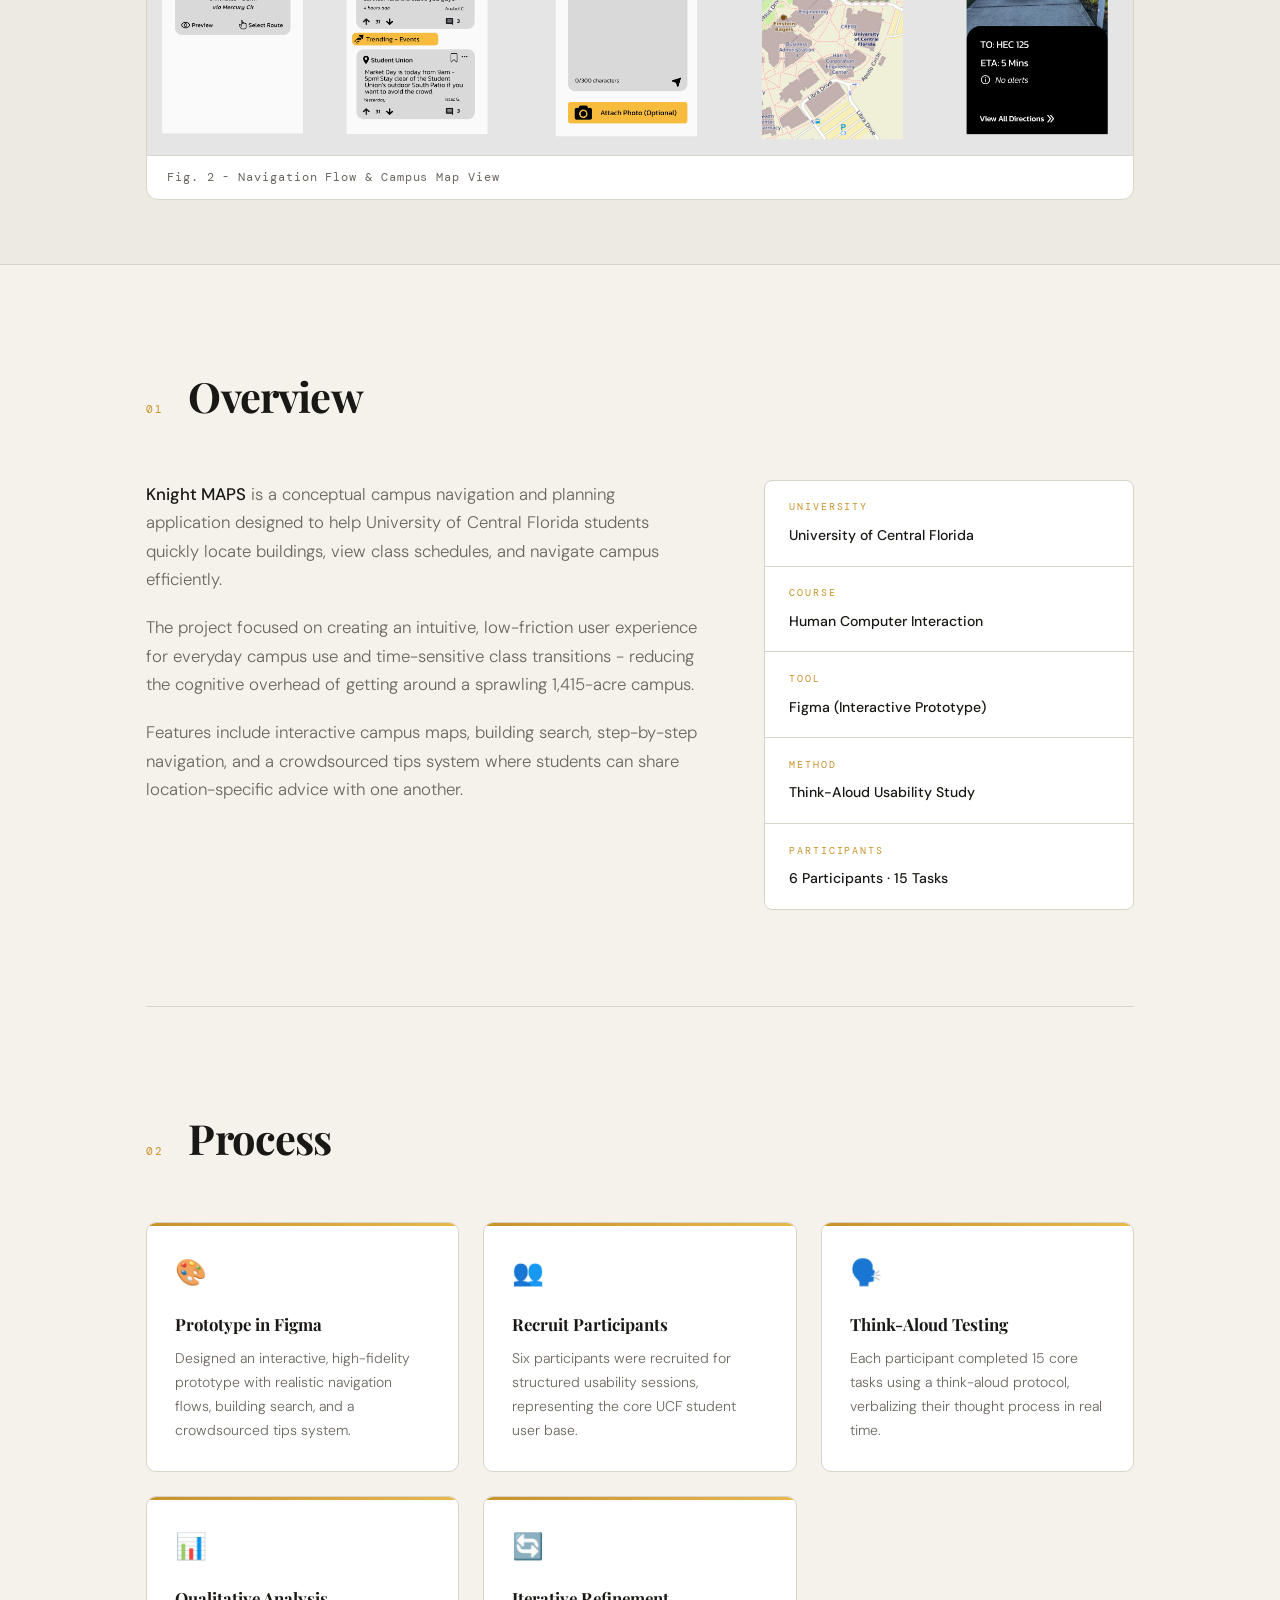
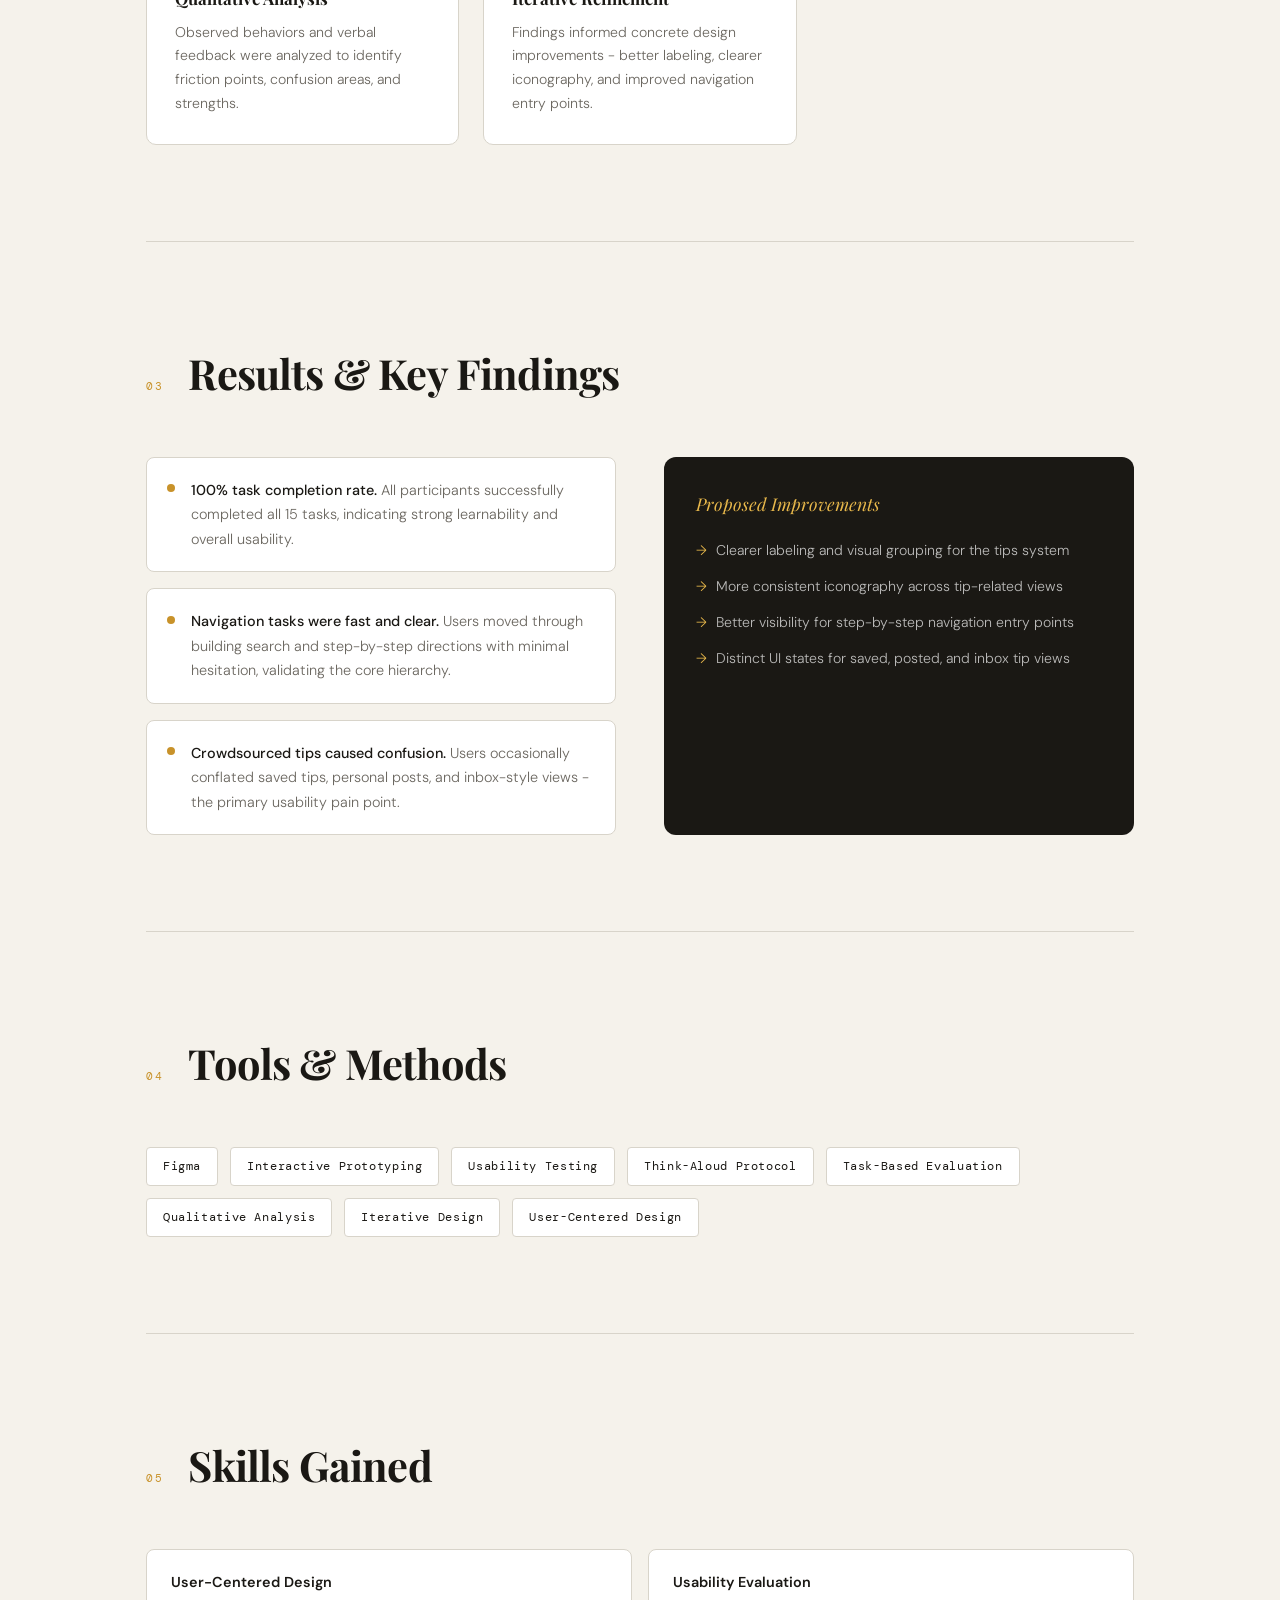
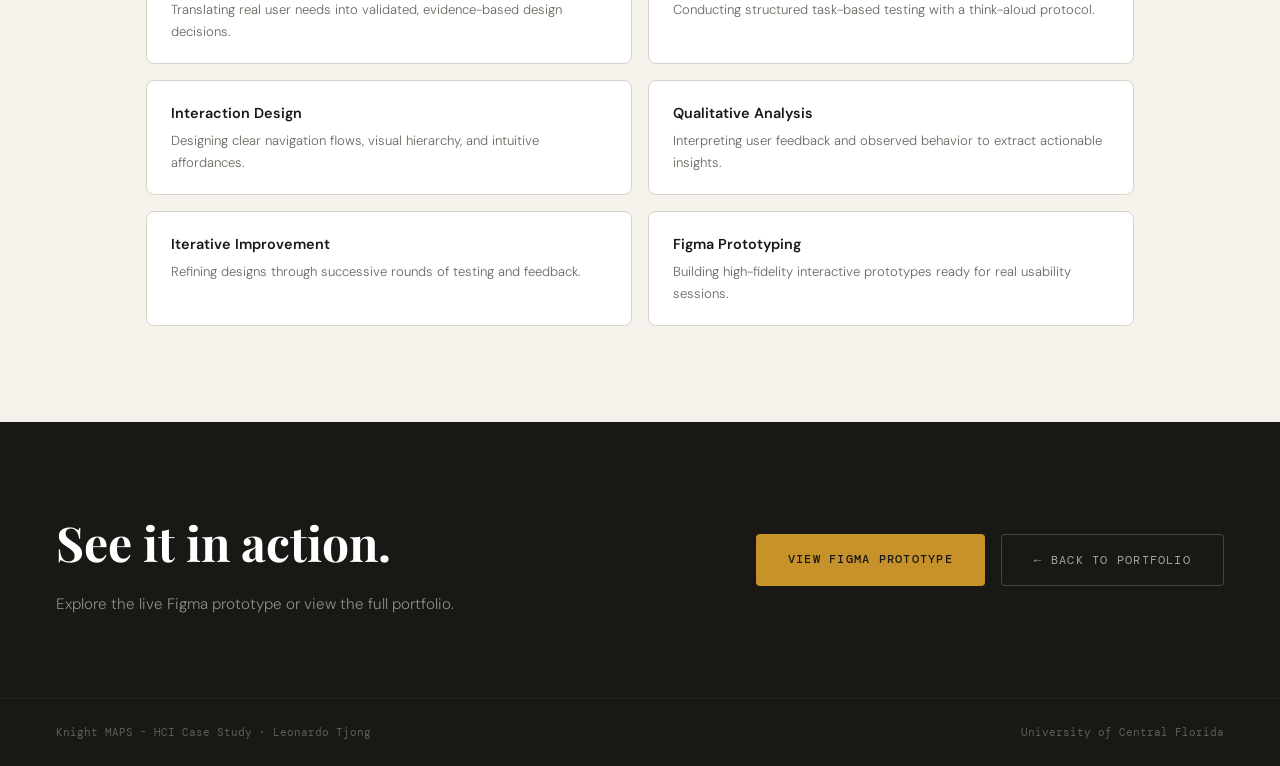
==== commit 70b68e0f: "Fix title and text formatting in KnightMaps.html" ====
--- a/Portfolio/KnightMaps.html
+++ b/Portfolio/KnightMaps.html
@@ -3,7 +3,7 @@
 <head>
   <meta charset="UTF-8"/>
   <meta name="viewport" content="width=device-width, initial-scale=1.0"/>
-  <title>Knight MAPS — Case Study</title>
+  <title>Knight MAPS - Case Study</title>
   <link href="https://fonts.googleapis.com/css2?family=Playfair+Display:ital,wght@0,700;0,900;1,700&family=DM+Sans:wght@300;400;500&family=DM+Mono:wght@400;500&display=swap" rel="stylesheet"/>
   <link rel="stylesheet" href="knightmaps.css"/>
 </head>
@@ -11,7 +11,7 @@
 
   <!-- NAV -->
   <nav>
-    <a href="portfolio.html" class="nav-back">Portfolio</a>
+    <a href="index.html" class="nav-back">Portfolio</a>
     <span class="nav-title">Knight MAPS</span>
     <span class="nav-tag">HCI · UX · Figma</span>
   </nav>
@@ -19,10 +19,10 @@
   <!-- HERO -->
   <div class="hero">
     <div class="hero-content">
-      <p class="hero-eyebrow">Case Study — Human Computer Interaction</p>
+      <p class="hero-eyebrow">Case Study - Human Computer Interaction</p>
       <h1>Knight<br/><em>MAPS.</em></h1>
       <p class="hero-desc">
-        A campus navigation &amp; planning prototype for UCF students —
+        A campus navigation &amp; planning prototype for UCF students -
         designed for intuition, validated through real usability research.
       </p>
       <div class="hero-meta">
@@ -55,22 +55,22 @@
   <div class="images-section">
     <div class="image-stack">
       <div class="image-frame reveal">
-        <img src="Images/KnightMaps.png" alt="KnightMaps Showcase — Screen 1"
+        <img src="Images/KnightMaps.png" alt="KnightMaps Showcase - Screen 1"
              onerror="this.style.display='none'; this.nextElementSibling.style.display='flex';">
         <div class="image-placeholder" style="display:none;">
           <span class="icon">🗺️</span>
-          <span class="note">KnightMaps.png — place your screenshot here</span>
-        </div>
-        <div class="image-caption">Fig. 1 — KnightMaps Interface Overview</div>
+          <span class="note">KnightMaps.png - place your screenshot here</span>
+        </div>
+        <div class="image-caption">Fig. 1 - KnightMaps Interface Overview</div>
       </div>
       <div class="image-frame reveal">
-        <img src="Images/KnightMaps2.png" alt="KnightMaps Showcase — Screen 2"
+        <img src="Images/KnightMaps2.png" alt="KnightMaps Showcase - Screen 2"
              onerror="this.style.display='none'; this.nextElementSibling.style.display='flex';">
         <div class="image-placeholder" style="display:none;">
           <span class="icon">📍</span>
-          <span class="note">KnightMaps2.png — place your screenshot here</span>
-        </div>
-        <div class="image-caption">Fig. 2 — Navigation Flow &amp; Campus Map View</div>
+          <span class="note">KnightMaps2.png - place your screenshot here</span>
+        </div>
+        <div class="image-caption">Fig. 2 - Navigation Flow &amp; Campus Map View</div>
       </div>
     </div>
   </div>
@@ -92,7 +92,7 @@
             </p>
             <p>
               The project focused on creating an intuitive, low-friction user experience for everyday
-              campus use and time-sensitive class transitions — reducing the cognitive overhead of
+              campus use and time-sensitive class transitions - reducing the cognitive overhead of
               getting around a sprawling 1,415-acre campus.
             </p>
             <p>
@@ -158,7 +158,7 @@
           <div class="step-card">
             <div class="step-icon">🔄</div>
             <div class="step-title">Iterative Refinement</div>
-            <div class="step-desc">Findings informed concrete design improvements — better labeling, clearer iconography, and improved navigation entry points.</div>
+            <div class="step-desc">Findings informed concrete design improvements - better labeling, clearer iconography, and improved navigation entry points.</div>
           </div>
         </div>
       </div>
@@ -191,7 +191,7 @@
               <div class="finding-dot"></div>
               <p class="finding-text">
                 <strong>Crowdsourced tips caused confusion.</strong> Users occasionally conflated saved
-                tips, personal posts, and inbox-style views — the primary usability pain point.
+                tips, personal posts, and inbox-style views - the primary usability pain point.
               </p>
             </div>
           </div>
@@ -277,12 +277,12 @@
          target="_blank" rel="noopener">
         View Figma Prototype
       </a>
-      <a class="btn btn-ghost" href="portfolio.html">← Back to Portfolio</a>
+      <a class="btn btn-ghost" href="index.html">← Back to Portfolio</a>
     </div>
   </div>
 
   <footer>
-    <span>Knight MAPS — HCI Case Study · Leonardo Tjong</span>
+    <span>Knight MAPS - HCI Case Study · Leonardo Tjong</span>
     <span>University of Central Florida</span>
   </footer>
 
